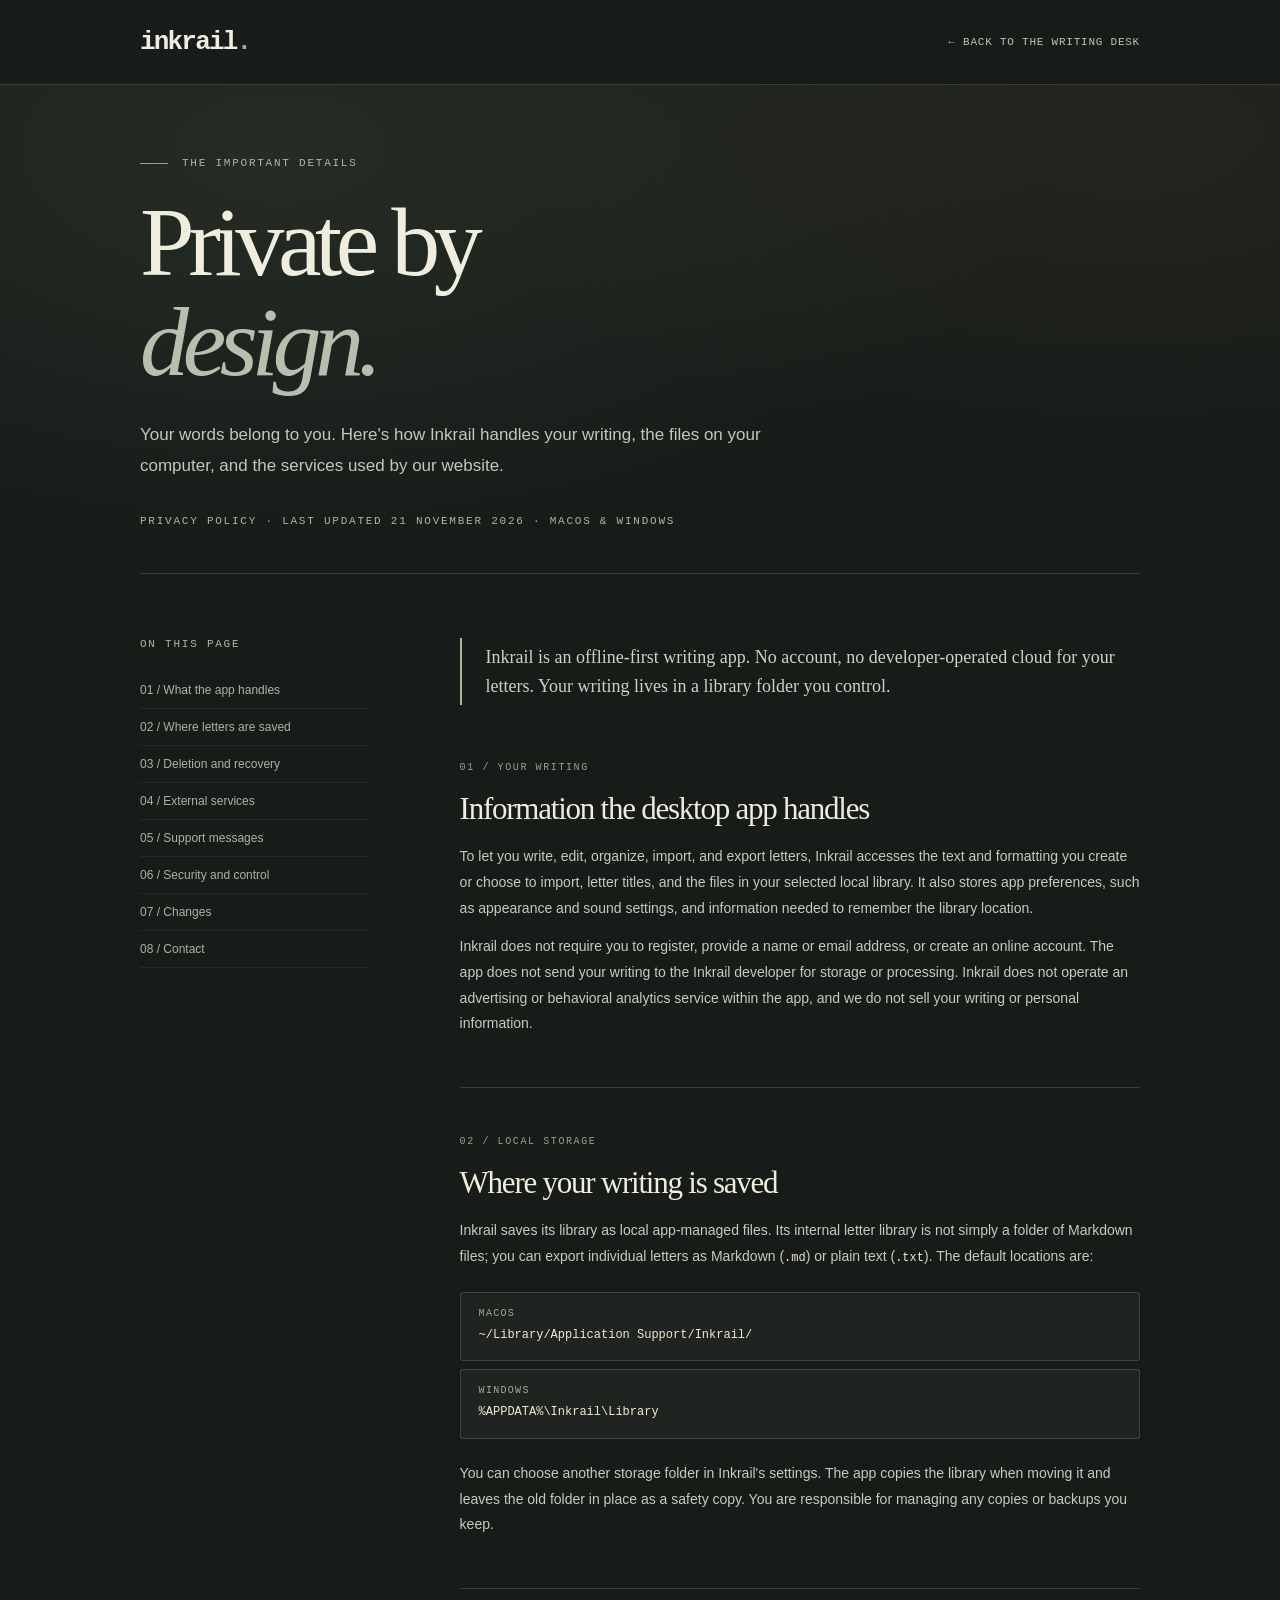
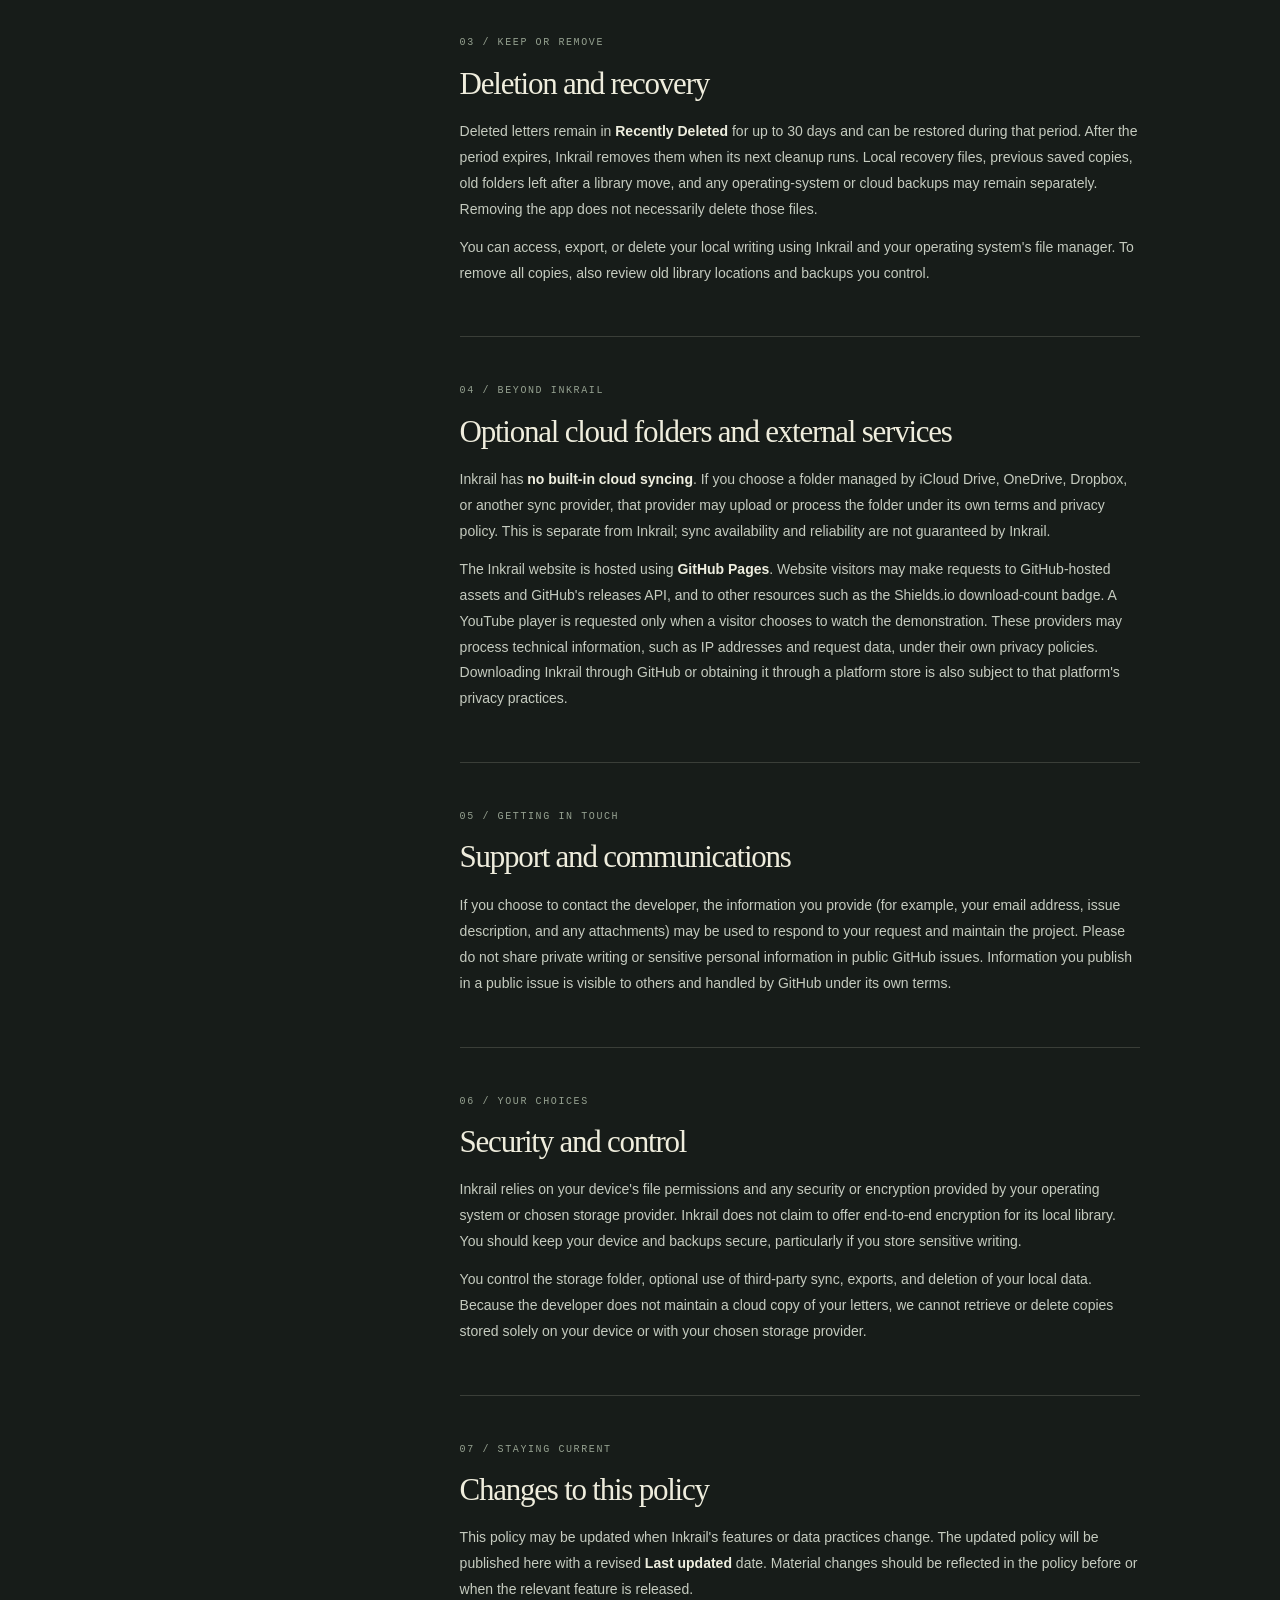
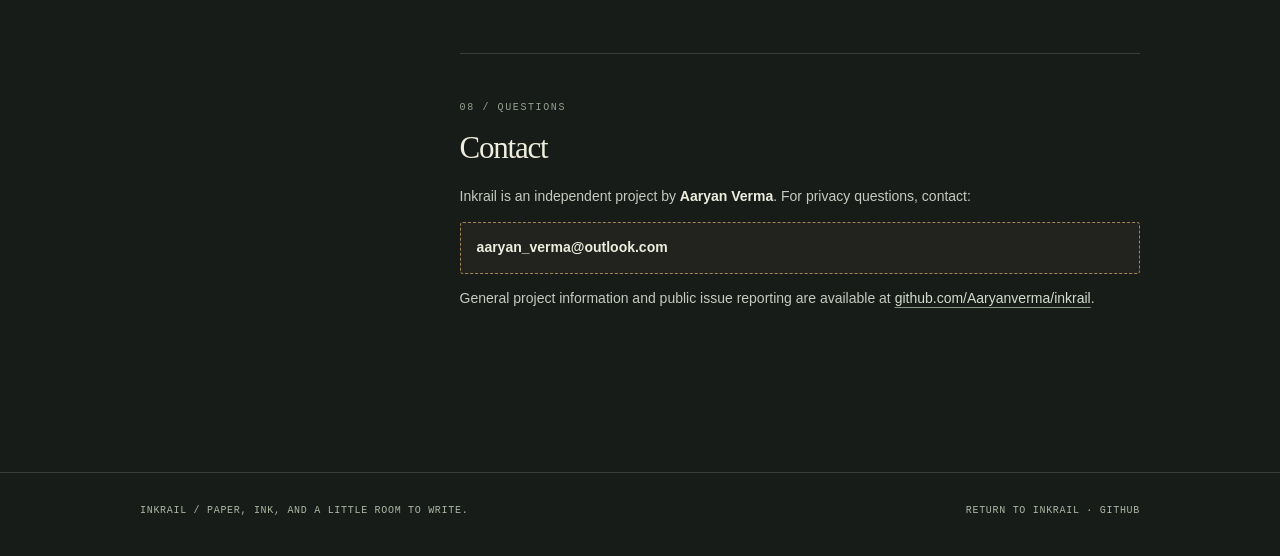
==== docs/privacy.html @ d835bf79 "Added privacy policy" ====
<!doctype html>
<html lang="en">
<head>
  <meta charset="utf-8">
  <meta name="viewport" content="width=device-width, initial-scale=1">
  <meta name="theme-color" content="#171c19">
  <meta name="description" content="How Inkrail handles your writing and data. An offline-first writing app for Mac and Windows.">
  <meta name="robots" content="index, follow">
  <title>Privacy Policy — Inkrail</title>
  <style>
    :root { color-scheme: dark; --bg:#171c19; --ink:#efeddd; --muted:#adb5a7; --sage:#9da998; --rule:rgba(240,236,215,.16); --paper:#e9e5d6; --paper-ink:#313b32; --serif:'Iowan Old Style','Baskerville','Palatino Linotype',Georgia,serif; --type:'American Typewriter','Courier New',Courier,monospace; --sans:-apple-system,BlinkMacSystemFont,'Segoe UI',sans-serif; }
    *{box-sizing:border-box} html{scroll-behavior:smooth} body{margin:0;background:var(--bg);color:var(--ink);font-family:var(--sans);-webkit-font-smoothing:antialiased;line-height:1.7} body:before{content:'';position:absolute;z-index:-1;inset:0 0 auto;height:670px;background:radial-gradient(ellipse at 22% 22%, rgba(105,119,90,.18), transparent 54%),radial-gradient(ellipse at 88% 20%, rgba(154,118,71,.10),transparent 43%);pointer-events:none}
    a{color:inherit} a:focus-visible{outline:2px solid #e9d1a1;outline-offset:4px} .skip{position:absolute;left:1rem;top:-100px;padding:.6rem 1rem;background:var(--paper);color:var(--paper-ink)}.skip:focus{top:1rem}
    .container{max-width:1120px;margin:auto;padding-inline:clamp(24px,5vw,60px)}
    header{border-bottom:1px solid var(--rule);background:rgba(23,28,25,.92)} .nav{display:flex;justify-content:space-between;align-items:center;min-height:84px;gap:16px}.logo{text-decoration:none;font-family:var(--type);letter-spacing:-.07em;font-size:26px;font-weight:600}.logo span{color:#a2ab94}.back{font:11px var(--type);text-decoration:none;letter-spacing:.07em;color:#bbc4b5}.back:hover{color:white}
    main{padding:72px 0 110px} .eyebrow,.kicker,.index,.meta,.footer-note{font:11px var(--type);letter-spacing:.16em;text-transform:uppercase;color:#acb7a4}.eyebrow:before{content:'';display:inline-block;width:28px;height:1px;background:#94a28d;margin-right:14px;vertical-align:middle}
    h1{font:normal clamp(56px,8vw,98px)/1.02 var(--serif);letter-spacing:-.065em;margin:24px 0 26px} h1 em{font-style:italic;color:#b7bfae}.intro{max-width:680px;color:#c0c9bb;font-size:17px;line-height:1.85;margin:0 0 33px}.meta{padding-bottom:46px;border-bottom:1px solid var(--rule)}
    .body-grid{display:grid;grid-template-columns:230px minmax(0,1fr);gap:clamp(35px,7vw,90px);margin-top:64px}.aside{align-self:start;position:sticky;top:30px}.aside .kicker{display:block;margin-bottom:22px}.aside a{display:block;font-size:12px;color:#aab4a7;text-decoration:none;line-height:1.5;padding:9px 0;border-bottom:1px solid rgba(255,255,255,.06)}.aside a:hover{color:white}
    .note{border-left:2px solid #aab59c;padding:5px 0 5px 24px;color:#cbd3c6;font:18px/1.6 var(--serif);margin-bottom:46px}.section{padding:0 0 38px;margin:0 0 37px;border-bottom:1px solid var(--rule);scroll-margin-top:32px}.section:last-child{border-bottom:none;margin-bottom:0}.sec-label{font:10px var(--type);letter-spacing:.16em;color:#95a190}.section h2{font:normal 31px/1.18 var(--serif);letter-spacing:-.04em;margin:12px 0 17px}.section p,.section li{font-size:14px;line-height:1.85;color:#c5cbbf}.section p{margin:12px 0}.section ul{padding-left:23px;margin:14px 0}.section li{padding-left:4px}.section strong{color:#eeeedf;font-weight:600}.section code{font-family:var(--type);font-size:12px;color:#f0e9cf;overflow-wrap:anywhere}.section a{color:#d4ddcd;text-decoration-color:#879787;text-underline-offset:4px}
    .paths{display:grid;gap:8px;margin:22px 0}.path{display:grid;gap:3px;padding:15px 18px;border:1px solid var(--rule);border-radius:3px;background:rgba(239,237,221,.035)}.path span{font:10px var(--type);letter-spacing:.13em;color:#a0aa9b}.path code{margin-top:3px;overflow-wrap:anywhere}
    .contact-warning{padding:12px 16px;border:1px dashed #a38456;background:rgba(163,132,86,.08);border-radius:3px}
    footer{border-top:1px solid var(--rule);padding:32px 0 40px}.footer-flex{display:flex;justify-content:space-between;gap:18px;flex-wrap:wrap;align-items:center}.footer-note{text-transform:none;font-size:10px;letter-spacing:.07em}.footer-note a{text-decoration:none}
    @media(max-width:720px){main{padding-top:50px}.body-grid{grid-template-columns:1fr;gap:35px;margin-top:40px}.aside{display:none}.section h2{font-size:29px}.intro{font-size:16px}.meta{padding-bottom:30px}h1{margin-top:20px}}
    @media(prefers-reduced-motion:reduce){html{scroll-behavior:auto}}
  </style>
</head>
<body>
<a class="skip" href="#main">Skip to privacy policy</a>
<header><div class="container nav"><a class="logo" href="./" aria-label="Inkrail home">inkrail<span>.</span></a><a class="back" href="./">← BACK TO THE WRITING DESK</a></div></header>
<main id="main" class="container">
  <div class="eyebrow">The important details</div>
  <h1>Private by<br><em>design.</em></h1>
  <p class="intro">Your words belong to you. Here's how Inkrail handles your writing, the files on your computer, and the services used by our website.</p>
  <div class="meta">PRIVACY POLICY · LAST UPDATED 21 NOVEMBER 2026 · MACOS &amp; WINDOWS</div>
  <div class="body-grid">
    <nav class="aside" aria-label="On this page"><span class="kicker">ON THIS PAGE</span><a href="#information">01 / What the app handles</a><a href="#storage">02 / Where letters are saved</a><a href="#recovery">03 / Deletion and recovery</a><a href="#third-parties">04 / External services</a><a href="#communications">05 / Support messages</a><a href="#control">06 / Security and control</a><a href="#changes">07 / Changes</a><a href="#contact">08 / Contact</a></nav>
    <article>
      <div class="note">Inkrail is an offline-first writing app. No account, no developer-operated cloud for your letters. Your writing lives in a library folder you control.</div>
      <section class="section" id="information"><span class="sec-label">01 / YOUR WRITING</span><h2>Information the desktop app handles</h2><p>To let you write, edit, organize, import, and export letters, Inkrail accesses the text and formatting you create or choose to import, letter titles, and the files in your selected local library. It also stores app preferences, such as appearance and sound settings, and information needed to remember the library location.</p><p>Inkrail does not require you to register, provide a name or email address, or create an online account. The app does not send your writing to the Inkrail developer for storage or processing. Inkrail does not operate an advertising or behavioral analytics service within the app, and we do not sell your writing or personal information.</p></section>
      <section class="section" id="storage"><span class="sec-label">02 / LOCAL STORAGE</span><h2>Where your writing is saved</h2><p>Inkrail saves its library as local app-managed files. Its internal letter library is not simply a folder of Markdown files; you can export individual letters as Markdown (<code>.md</code>) or plain text (<code>.txt</code>). The default locations are:</p><div class="paths"><div class="path"><span>MACOS</span><code>~/Library/Application Support/Inkrail/</code></div><div class="path"><span>WINDOWS</span><code>%APPDATA%\Inkrail\Library</code></div></div><p>You can choose another storage folder in Inkrail's settings. The app copies the library when moving it and leaves the old folder in place as a safety copy. You are responsible for managing any copies or backups you keep.</p></section>
      <section class="section" id="recovery"><span class="sec-label">03 / KEEP OR REMOVE</span><h2>Deletion and recovery</h2><p>Deleted letters remain in <strong>Recently Deleted</strong> for up to 30 days and can be restored during that period. After the period expires, Inkrail removes them when its next cleanup runs. Local recovery files, previous saved copies, old folders left after a library move, and any operating-system or cloud backups may remain separately. Removing the app does not necessarily delete those files.</p><p>You can access, export, or delete your local writing using Inkrail and your operating system's file manager. To remove all copies, also review old library locations and backups you control.</p></section>
      <section class="section" id="third-parties"><span class="sec-label">04 / BEYOND INKRAIL</span><h2>Optional cloud folders and external services</h2><p>Inkrail has <strong>no built-in cloud syncing</strong>. If you choose a folder managed by iCloud Drive, OneDrive, Dropbox, or another sync provider, that provider may upload or process the folder under its own terms and privacy policy. This is separate from Inkrail; sync availability and reliability are not guaranteed by Inkrail.</p><p>The Inkrail website is hosted using <strong>GitHub Pages</strong>. Website visitors may make requests to GitHub-hosted assets and GitHub's releases API, and to other resources such as the Shields.io download-count badge. A YouTube player is requested only when a visitor chooses to watch the demonstration. These providers may process technical information, such as IP addresses and request data, under their own privacy policies. Downloading Inkrail through GitHub or obtaining it through a platform store is also subject to that platform's privacy practices.</p></section>
      <section class="section" id="communications"><span class="sec-label">05 / GETTING IN TOUCH</span><h2>Support and communications</h2><p>If you choose to contact the developer, the information you provide (for example, your email address, issue description, and any attachments) may be used to respond to your request and maintain the project. Please do not share private writing or sensitive personal information in public GitHub issues. Information you publish in a public issue is visible to others and handled by GitHub under its own terms.</p></section>
      <section class="section" id="control"><span class="sec-label">06 / YOUR CHOICES</span><h2>Security and control</h2><p>Inkrail relies on your device's file permissions and any security or encryption provided by your operating system or chosen storage provider. Inkrail does not claim to offer end-to-end encryption for its local library. You should keep your device and backups secure, particularly if you store sensitive writing.</p><p>You control the storage folder, optional use of third-party sync, exports, and deletion of your local data. Because the developer does not maintain a cloud copy of your letters, we cannot retrieve or delete copies stored solely on your device or with your chosen storage provider.</p></section>
      <section class="section" id="changes"><span class="sec-label">07 / STAYING CURRENT</span><h2>Changes to this policy</h2><p>This policy may be updated when Inkrail's features or data practices change. The updated policy will be published here with a revised <strong>Last updated</strong> date. Material changes should be reflected in the policy before or when the relevant feature is released.</p></section>
      <section class="section" id="contact"><span class="sec-label">08 / QUESTIONS</span><h2>Contact</h2><p>Inkrail is an independent project by <strong>Aaryan Verma</strong>. For privacy questions, contact:</p><p class="contact-warning"><strong>aaryan_verma@outlook.com</strong></p><p>General project information and public issue reporting are available at <a href="https://github.com/Aaryanverma/inkrail">github.com/Aaryanverma/inkrail</a>.</p></section>
    </article>
  </div>
</main>
<footer><div class="container footer-flex"><div class="footer-note">INKRAIL / PAPER, INK, AND A LITTLE ROOM TO WRITE.</div><div class="footer-note"><a href="./">RETURN TO INKRAIL</a> · <a href="https://github.com/Aaryanverma/inkrail">GITHUB</a></div></div></footer>
</body>
</html>
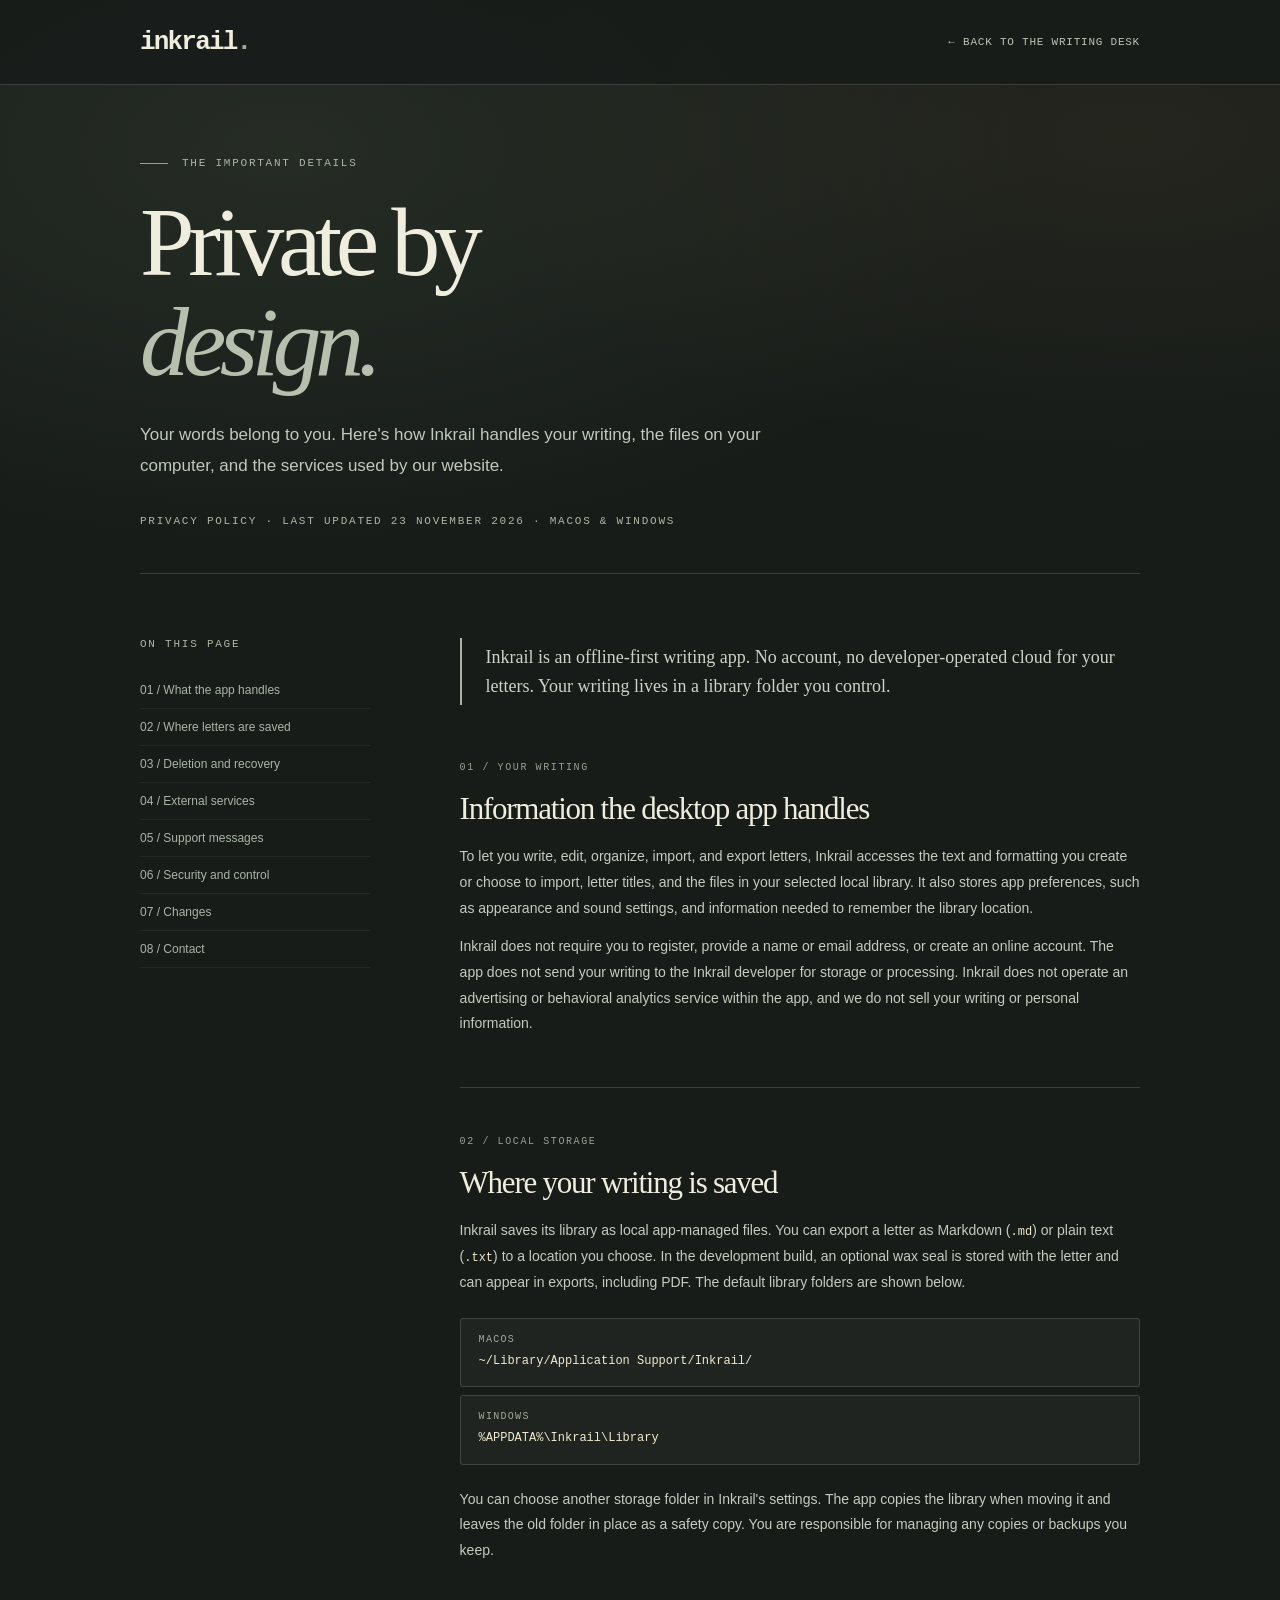
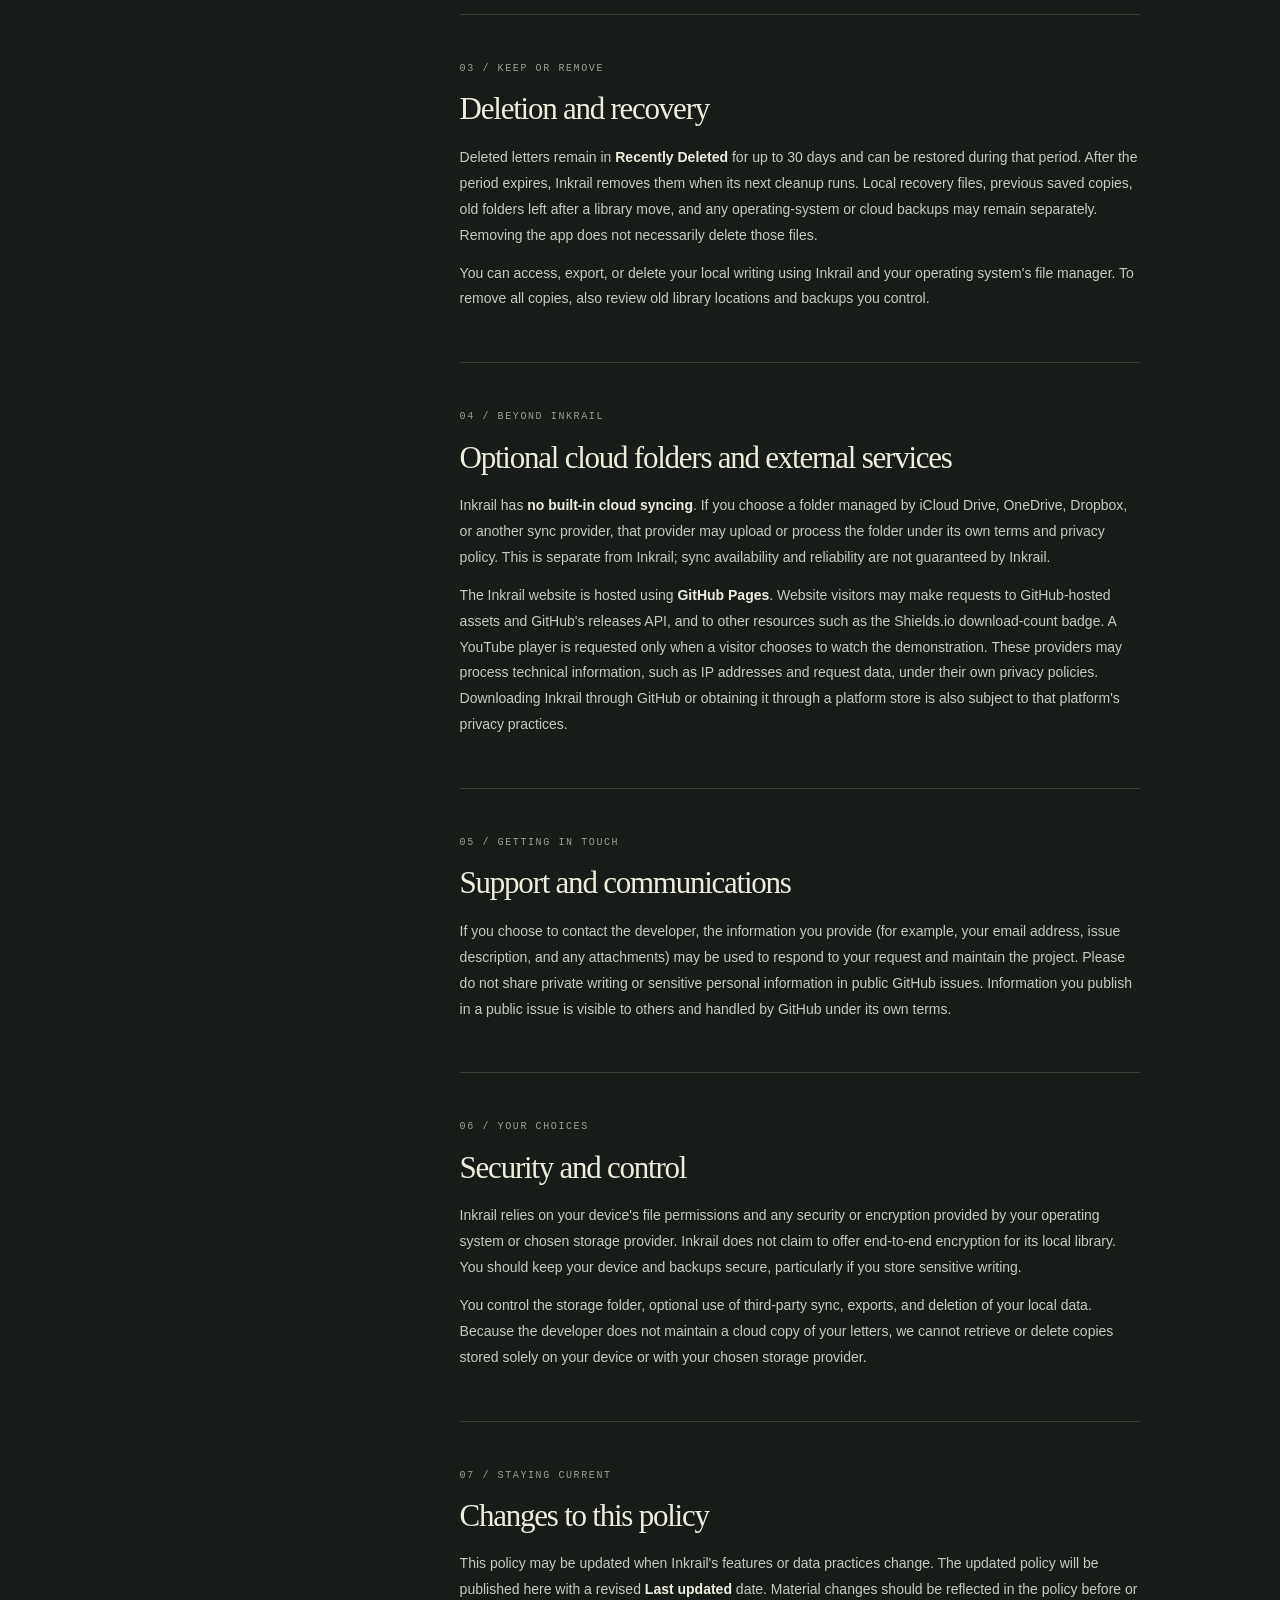
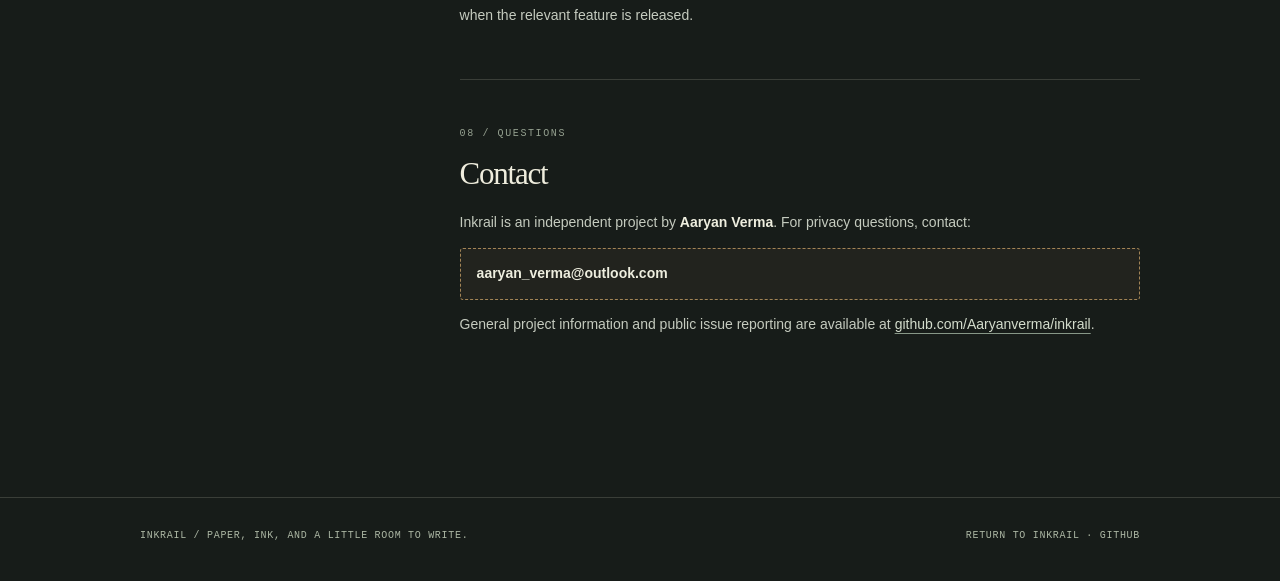
==== commit 534678e4: "Update writing guides and label features in development" ====
--- a/docs/privacy.html
+++ b/docs/privacy.html
@@ -31,13 +31,13 @@
   <div class="eyebrow">The important details</div>
   <h1>Private by<br><em>design.</em></h1>
   <p class="intro">Your words belong to you. Here's how Inkrail handles your writing, the files on your computer, and the services used by our website.</p>
-  <div class="meta">PRIVACY POLICY · LAST UPDATED 21 NOVEMBER 2026 · MACOS &amp; WINDOWS</div>
+  <div class="meta">PRIVACY POLICY · LAST UPDATED 23 NOVEMBER 2026 · MACOS &amp; WINDOWS</div>
   <div class="body-grid">
     <nav class="aside" aria-label="On this page"><span class="kicker">ON THIS PAGE</span><a href="#information">01 / What the app handles</a><a href="#storage">02 / Where letters are saved</a><a href="#recovery">03 / Deletion and recovery</a><a href="#third-parties">04 / External services</a><a href="#communications">05 / Support messages</a><a href="#control">06 / Security and control</a><a href="#changes">07 / Changes</a><a href="#contact">08 / Contact</a></nav>
     <article>
       <div class="note">Inkrail is an offline-first writing app. No account, no developer-operated cloud for your letters. Your writing lives in a library folder you control.</div>
       <section class="section" id="information"><span class="sec-label">01 / YOUR WRITING</span><h2>Information the desktop app handles</h2><p>To let you write, edit, organize, import, and export letters, Inkrail accesses the text and formatting you create or choose to import, letter titles, and the files in your selected local library. It also stores app preferences, such as appearance and sound settings, and information needed to remember the library location.</p><p>Inkrail does not require you to register, provide a name or email address, or create an online account. The app does not send your writing to the Inkrail developer for storage or processing. Inkrail does not operate an advertising or behavioral analytics service within the app, and we do not sell your writing or personal information.</p></section>
-      <section class="section" id="storage"><span class="sec-label">02 / LOCAL STORAGE</span><h2>Where your writing is saved</h2><p>Inkrail saves its library as local app-managed files. Its internal letter library is not simply a folder of Markdown files; you can export individual letters as Markdown (<code>.md</code>) or plain text (<code>.txt</code>). The default locations are:</p><div class="paths"><div class="path"><span>MACOS</span><code>~/Library/Application Support/Inkrail/</code></div><div class="path"><span>WINDOWS</span><code>%APPDATA%\Inkrail\Library</code></div></div><p>You can choose another storage folder in Inkrail's settings. The app copies the library when moving it and leaves the old folder in place as a safety copy. You are responsible for managing any copies or backups you keep.</p></section>
+      <section class="section" id="storage"><span class="sec-label">02 / LOCAL STORAGE</span><h2>Where your writing is saved</h2><p>Inkrail saves its library as local app-managed files. You can export a letter as Markdown (<code>.md</code>) or plain text (<code>.txt</code>) to a location you choose. In the development build, an optional wax seal is stored with the letter and can appear in exports, including PDF. The default library folders are shown below.</p><div class="paths"><div class="path"><span>MACOS</span><code>~/Library/Application Support/Inkrail/</code></div><div class="path"><span>WINDOWS</span><code>%APPDATA%\Inkrail\Library</code></div></div><p>You can choose another storage folder in Inkrail's settings. The app copies the library when moving it and leaves the old folder in place as a safety copy. You are responsible for managing any copies or backups you keep.</p></section>
       <section class="section" id="recovery"><span class="sec-label">03 / KEEP OR REMOVE</span><h2>Deletion and recovery</h2><p>Deleted letters remain in <strong>Recently Deleted</strong> for up to 30 days and can be restored during that period. After the period expires, Inkrail removes them when its next cleanup runs. Local recovery files, previous saved copies, old folders left after a library move, and any operating-system or cloud backups may remain separately. Removing the app does not necessarily delete those files.</p><p>You can access, export, or delete your local writing using Inkrail and your operating system's file manager. To remove all copies, also review old library locations and backups you control.</p></section>
       <section class="section" id="third-parties"><span class="sec-label">04 / BEYOND INKRAIL</span><h2>Optional cloud folders and external services</h2><p>Inkrail has <strong>no built-in cloud syncing</strong>. If you choose a folder managed by iCloud Drive, OneDrive, Dropbox, or another sync provider, that provider may upload or process the folder under its own terms and privacy policy. This is separate from Inkrail; sync availability and reliability are not guaranteed by Inkrail.</p><p>The Inkrail website is hosted using <strong>GitHub Pages</strong>. Website visitors may make requests to GitHub-hosted assets and GitHub's releases API, and to other resources such as the Shields.io download-count badge. A YouTube player is requested only when a visitor chooses to watch the demonstration. These providers may process technical information, such as IP addresses and request data, under their own privacy policies. Downloading Inkrail through GitHub or obtaining it through a platform store is also subject to that platform's privacy practices.</p></section>
       <section class="section" id="communications"><span class="sec-label">05 / GETTING IN TOUCH</span><h2>Support and communications</h2><p>If you choose to contact the developer, the information you provide (for example, your email address, issue description, and any attachments) may be used to respond to your request and maintain the project. Please do not share private writing or sensitive personal information in public GitHub issues. Information you publish in a public issue is visible to others and handled by GitHub under its own terms.</p></section>
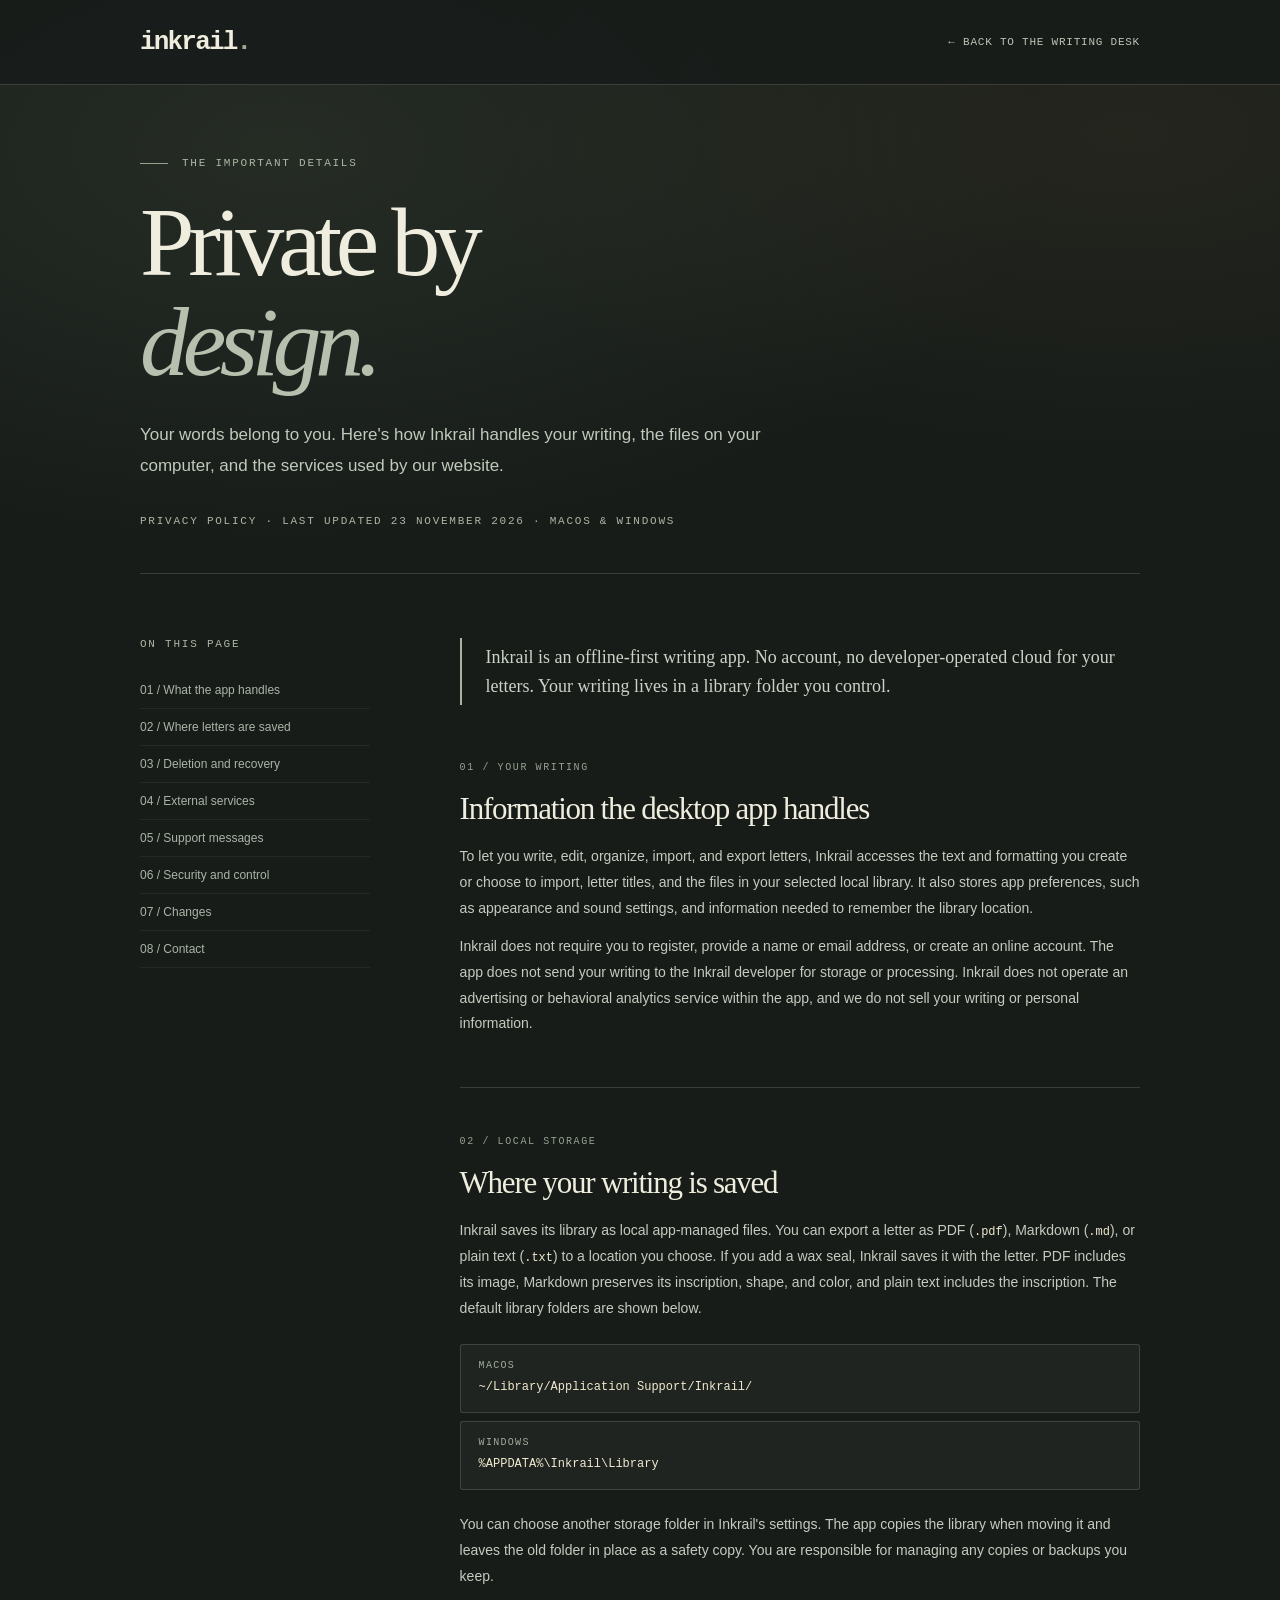
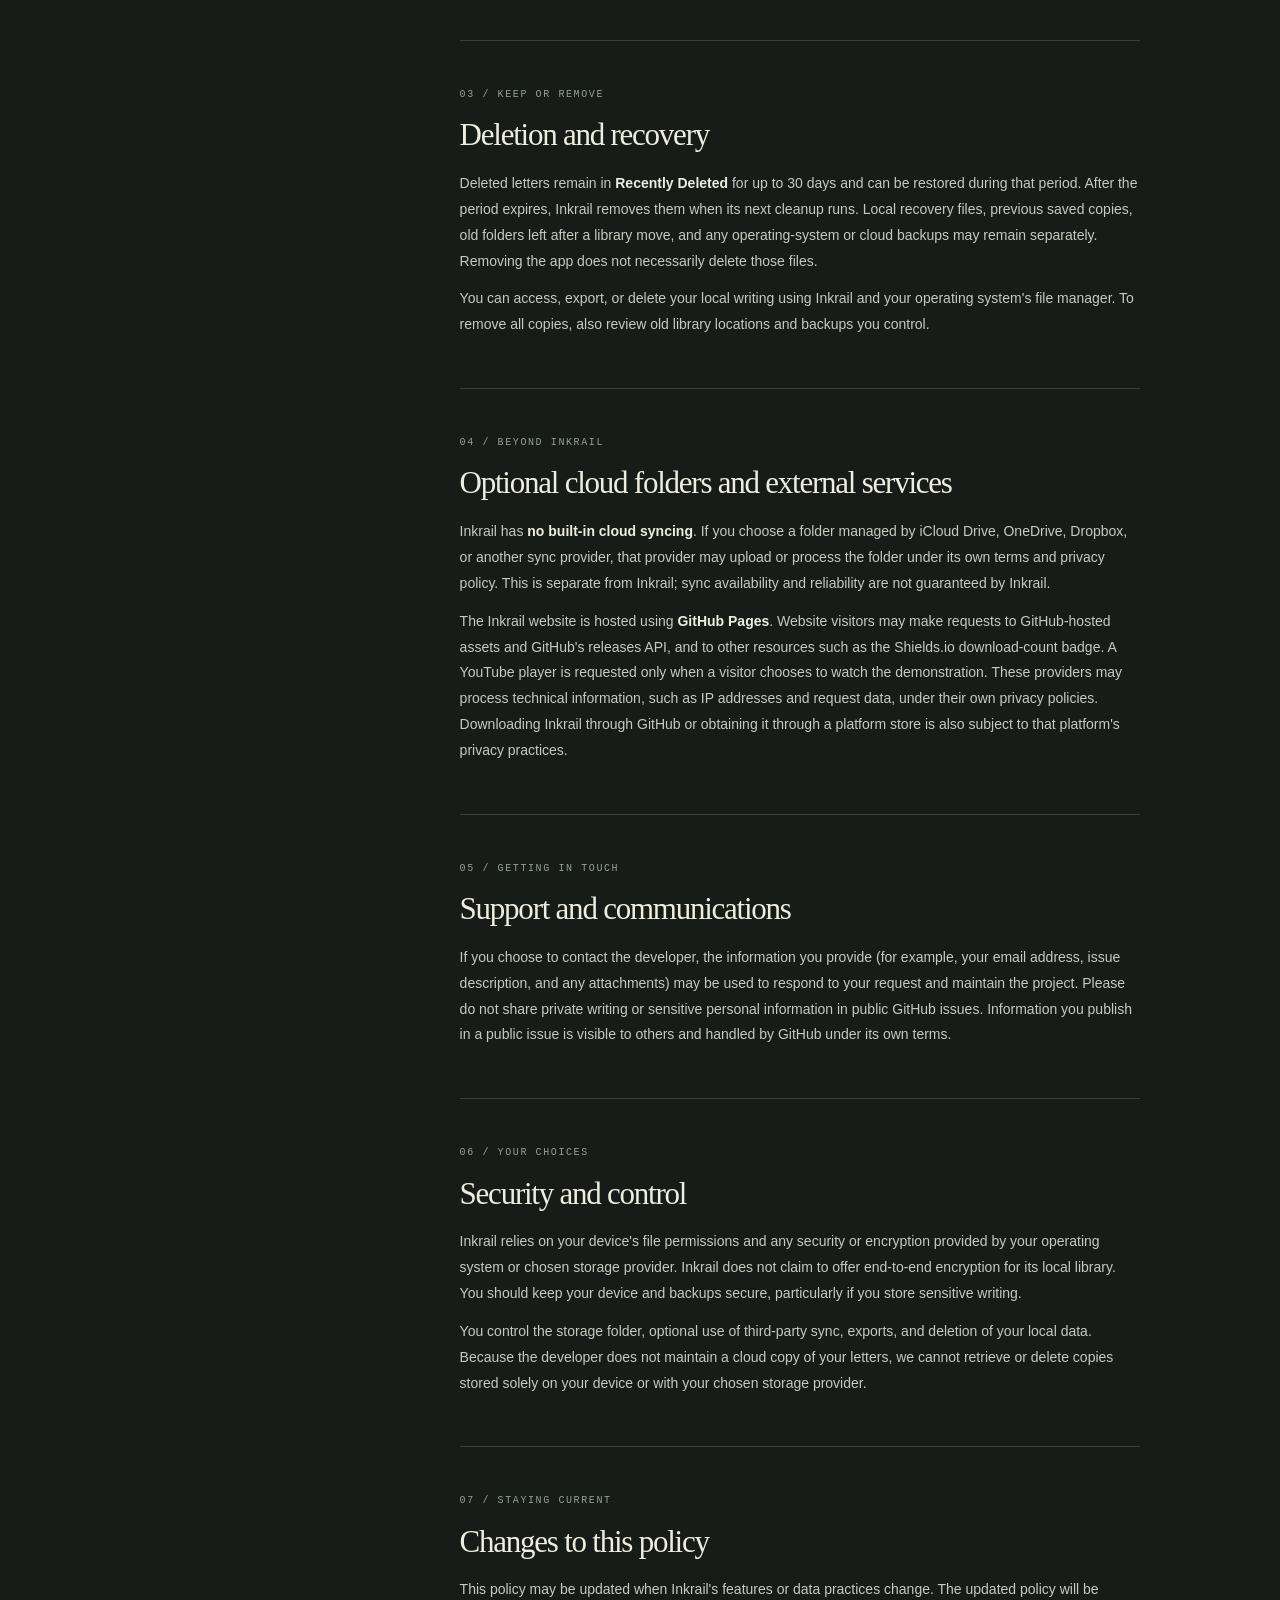
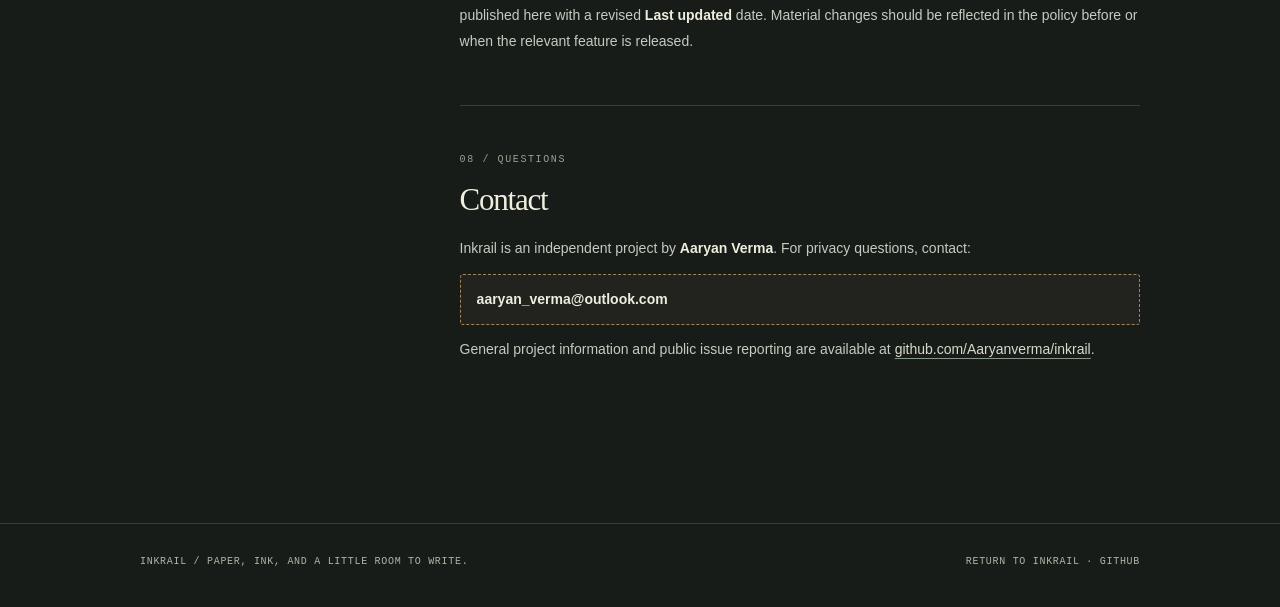
==== commit 863fe1b9: "Write the Inkrail v0.1.2 user guide and Pages site" ====
--- a/docs/privacy.html
+++ b/docs/privacy.html
@@ -37,7 +37,7 @@
     <article>
       <div class="note">Inkrail is an offline-first writing app. No account, no developer-operated cloud for your letters. Your writing lives in a library folder you control.</div>
       <section class="section" id="information"><span class="sec-label">01 / YOUR WRITING</span><h2>Information the desktop app handles</h2><p>To let you write, edit, organize, import, and export letters, Inkrail accesses the text and formatting you create or choose to import, letter titles, and the files in your selected local library. It also stores app preferences, such as appearance and sound settings, and information needed to remember the library location.</p><p>Inkrail does not require you to register, provide a name or email address, or create an online account. The app does not send your writing to the Inkrail developer for storage or processing. Inkrail does not operate an advertising or behavioral analytics service within the app, and we do not sell your writing or personal information.</p></section>
-      <section class="section" id="storage"><span class="sec-label">02 / LOCAL STORAGE</span><h2>Where your writing is saved</h2><p>Inkrail saves its library as local app-managed files. You can export a letter as Markdown (<code>.md</code>) or plain text (<code>.txt</code>) to a location you choose. In the development build, an optional wax seal is stored with the letter and can appear in exports, including PDF. The default library folders are shown below.</p><div class="paths"><div class="path"><span>MACOS</span><code>~/Library/Application Support/Inkrail/</code></div><div class="path"><span>WINDOWS</span><code>%APPDATA%\Inkrail\Library</code></div></div><p>You can choose another storage folder in Inkrail's settings. The app copies the library when moving it and leaves the old folder in place as a safety copy. You are responsible for managing any copies or backups you keep.</p></section>
+      <section class="section" id="storage"><span class="sec-label">02 / LOCAL STORAGE</span><h2>Where your writing is saved</h2><p>Inkrail saves its library as local app-managed files. You can export a letter as PDF (<code>.pdf</code>), Markdown (<code>.md</code>), or plain text (<code>.txt</code>) to a location you choose. If you add a wax seal, Inkrail saves it with the letter. PDF includes its image, Markdown preserves its inscription, shape, and color, and plain text includes the inscription. The default library folders are shown below.</p><div class="paths"><div class="path"><span>MACOS</span><code>~/Library/Application Support/Inkrail/</code></div><div class="path"><span>WINDOWS</span><code>%APPDATA%\Inkrail\Library</code></div></div><p>You can choose another storage folder in Inkrail's settings. The app copies the library when moving it and leaves the old folder in place as a safety copy. You are responsible for managing any copies or backups you keep.</p></section>
       <section class="section" id="recovery"><span class="sec-label">03 / KEEP OR REMOVE</span><h2>Deletion and recovery</h2><p>Deleted letters remain in <strong>Recently Deleted</strong> for up to 30 days and can be restored during that period. After the period expires, Inkrail removes them when its next cleanup runs. Local recovery files, previous saved copies, old folders left after a library move, and any operating-system or cloud backups may remain separately. Removing the app does not necessarily delete those files.</p><p>You can access, export, or delete your local writing using Inkrail and your operating system's file manager. To remove all copies, also review old library locations and backups you control.</p></section>
       <section class="section" id="third-parties"><span class="sec-label">04 / BEYOND INKRAIL</span><h2>Optional cloud folders and external services</h2><p>Inkrail has <strong>no built-in cloud syncing</strong>. If you choose a folder managed by iCloud Drive, OneDrive, Dropbox, or another sync provider, that provider may upload or process the folder under its own terms and privacy policy. This is separate from Inkrail; sync availability and reliability are not guaranteed by Inkrail.</p><p>The Inkrail website is hosted using <strong>GitHub Pages</strong>. Website visitors may make requests to GitHub-hosted assets and GitHub's releases API, and to other resources such as the Shields.io download-count badge. A YouTube player is requested only when a visitor chooses to watch the demonstration. These providers may process technical information, such as IP addresses and request data, under their own privacy policies. Downloading Inkrail through GitHub or obtaining it through a platform store is also subject to that platform's privacy practices.</p></section>
       <section class="section" id="communications"><span class="sec-label">05 / GETTING IN TOUCH</span><h2>Support and communications</h2><p>If you choose to contact the developer, the information you provide (for example, your email address, issue description, and any attachments) may be used to respond to your request and maintain the project. Please do not share private writing or sensitive personal information in public GitHub issues. Information you publish in a public issue is visible to others and handled by GitHub under its own terms.</p></section>
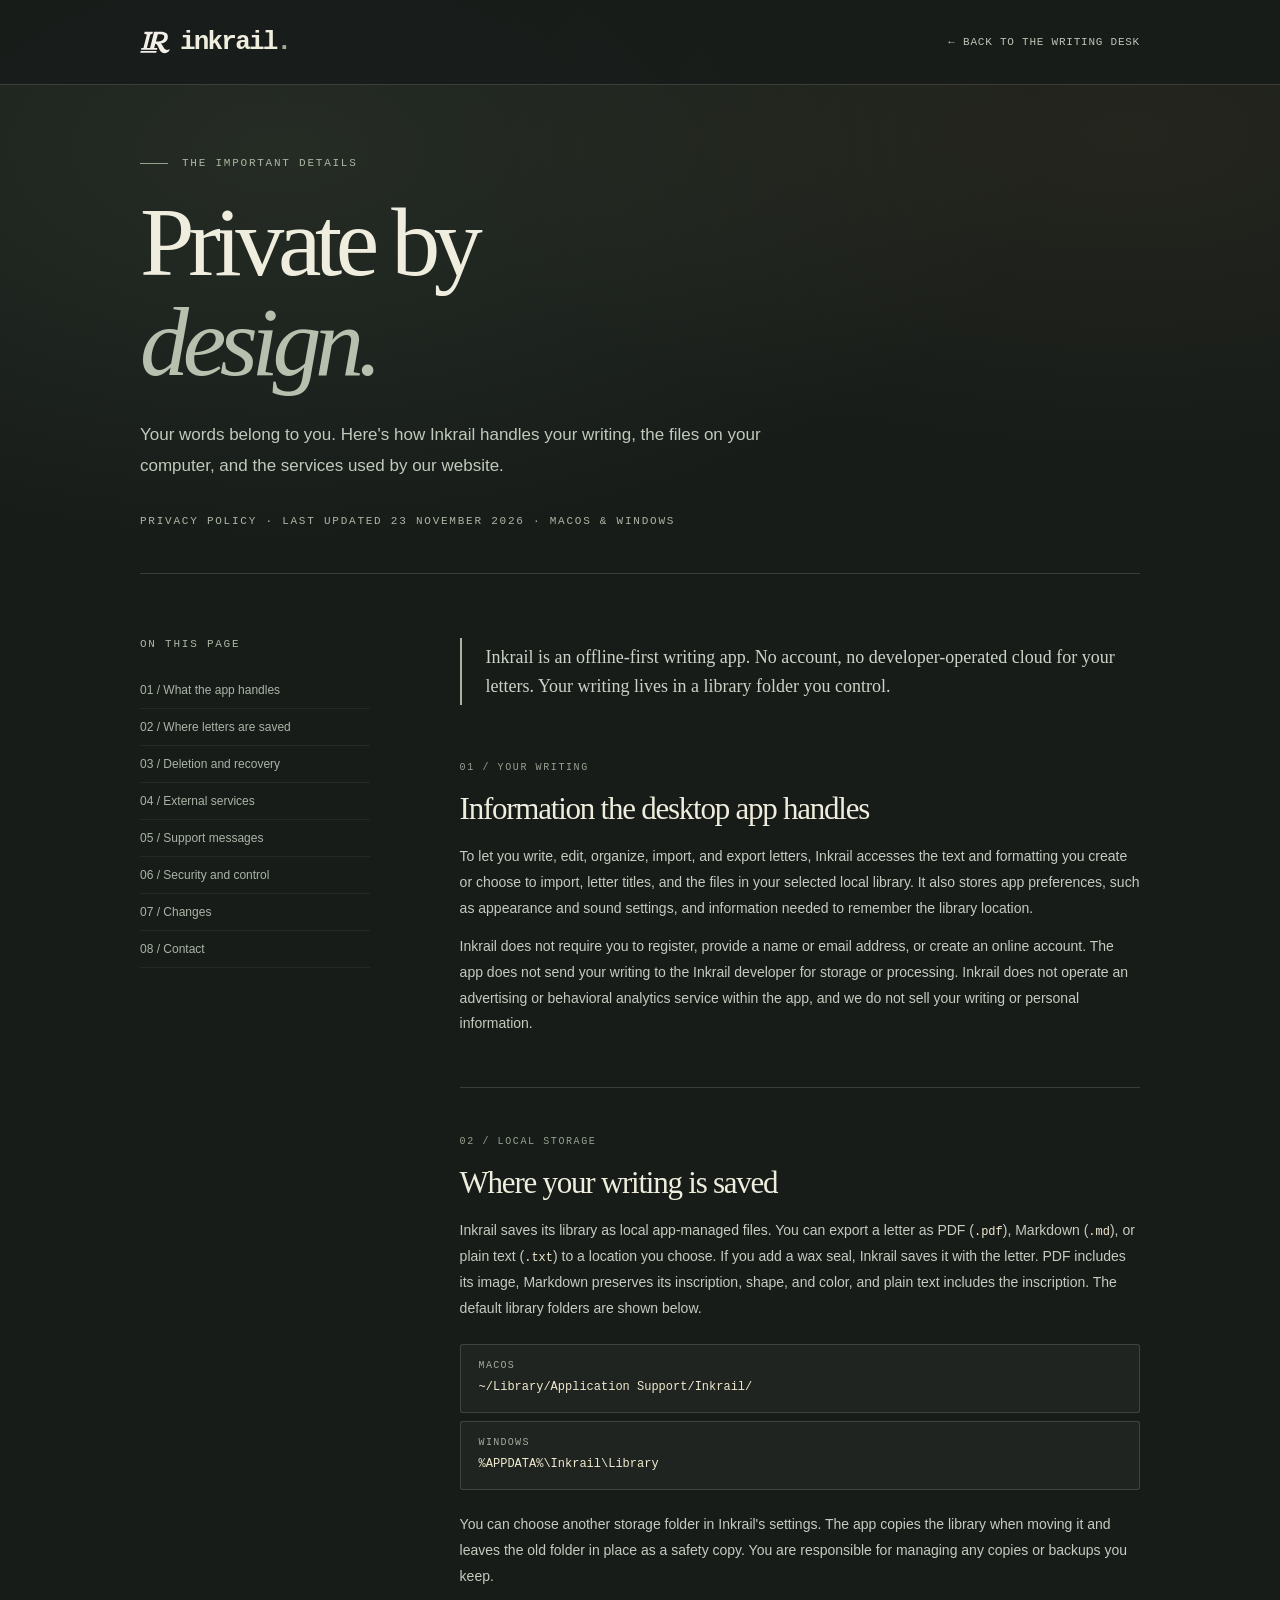
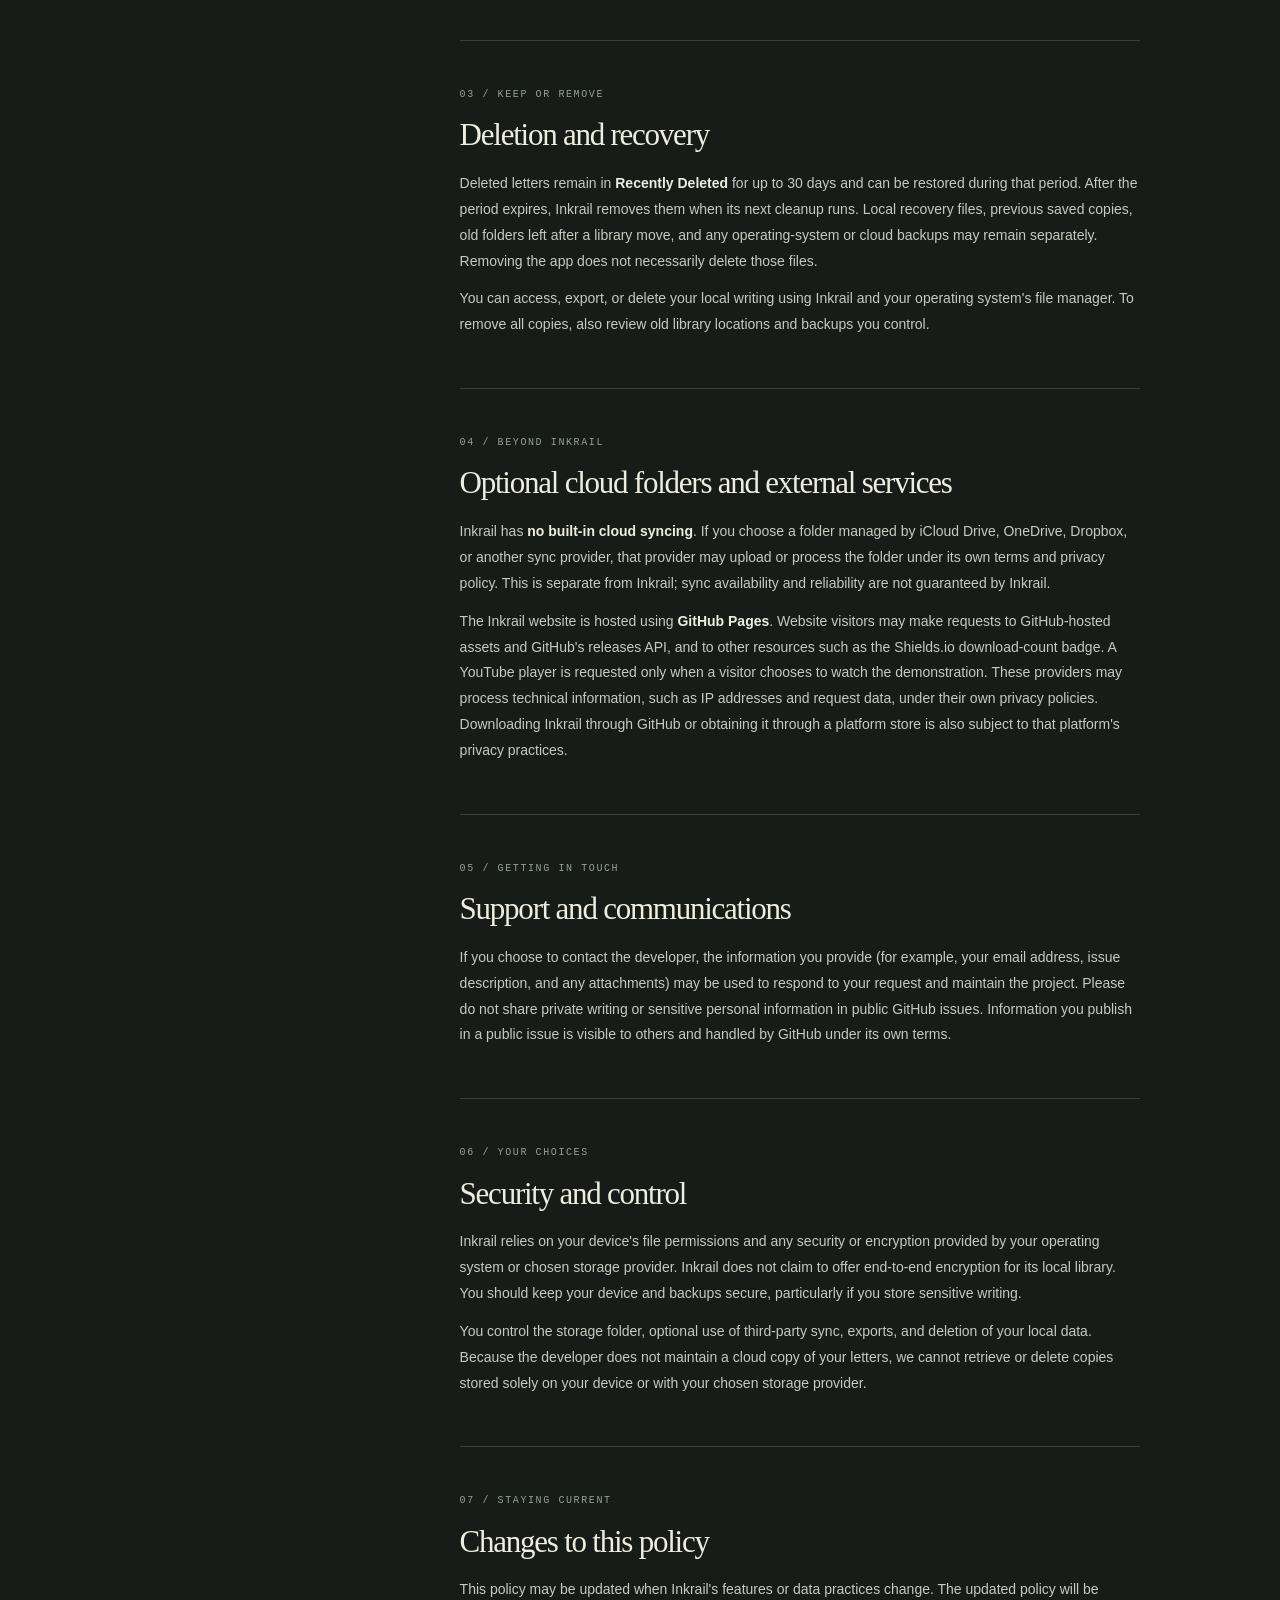
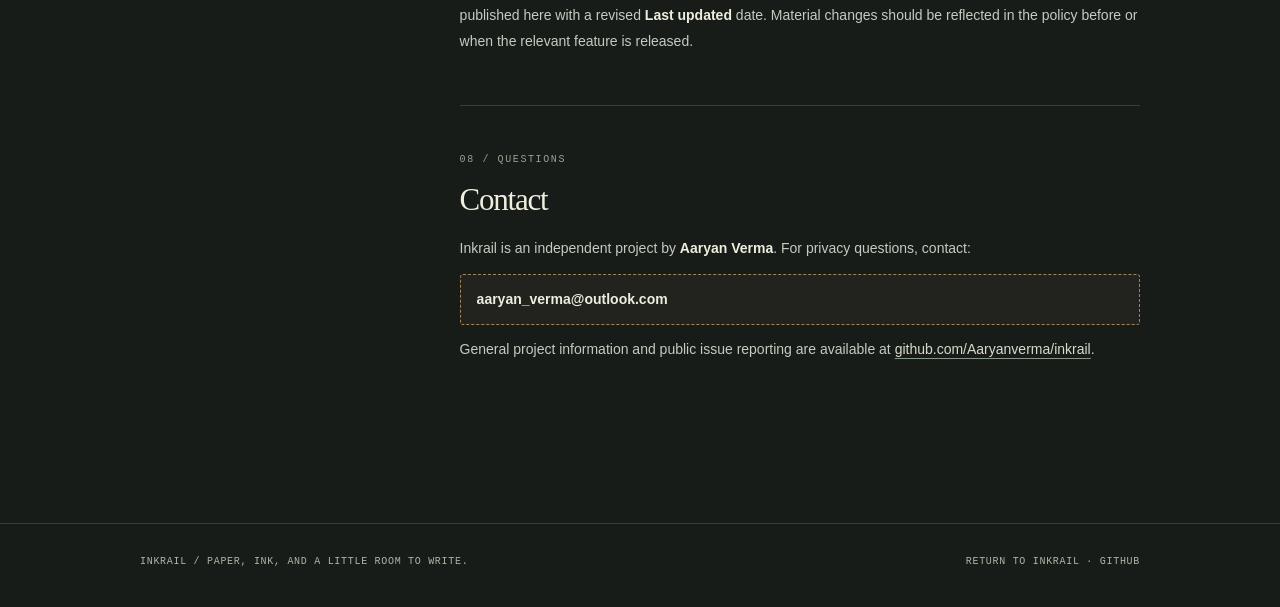
==== commit 026922c0: "Refactor writing preferences and enhance seal functionality - Updated machine-style-check to reflect" ====
--- a/docs/privacy.html
+++ b/docs/privacy.html
@@ -6,13 +6,19 @@
   <meta name="theme-color" content="#171c19">
   <meta name="description" content="How Inkrail handles your writing and data. An offline-first writing app for Mac and Windows.">
   <meta name="robots" content="index, follow">
+  <meta property="og:title" content="Privacy Policy — Inkrail">
+  <meta property="og:description" content="How Inkrail handles your writing and data.">
+  <meta property="og:image" content="https://aaryanverma.github.io/inkrail/assets/inkrail-app-icon.png">
+  <link rel="icon" type="image/png" sizes="512x512" href="./assets/inkrail-app-icon.png">
+  <link rel="apple-touch-icon" href="./assets/inkrail-app-icon.png">
+  <link rel="icon" type="image/svg+xml" sizes="any" href="./assets/inkrail-mark.svg">
   <title>Privacy Policy — Inkrail</title>
   <style>
     :root { color-scheme: dark; --bg:#171c19; --ink:#efeddd; --muted:#adb5a7; --sage:#9da998; --rule:rgba(240,236,215,.16); --paper:#e9e5d6; --paper-ink:#313b32; --serif:'Iowan Old Style','Baskerville','Palatino Linotype',Georgia,serif; --type:'American Typewriter','Courier New',Courier,monospace; --sans:-apple-system,BlinkMacSystemFont,'Segoe UI',sans-serif; }
     *{box-sizing:border-box} html{scroll-behavior:smooth} body{margin:0;background:var(--bg);color:var(--ink);font-family:var(--sans);-webkit-font-smoothing:antialiased;line-height:1.7} body:before{content:'';position:absolute;z-index:-1;inset:0 0 auto;height:670px;background:radial-gradient(ellipse at 22% 22%, rgba(105,119,90,.18), transparent 54%),radial-gradient(ellipse at 88% 20%, rgba(154,118,71,.10),transparent 43%);pointer-events:none}
     a{color:inherit} a:focus-visible{outline:2px solid #e9d1a1;outline-offset:4px} .skip{position:absolute;left:1rem;top:-100px;padding:.6rem 1rem;background:var(--paper);color:var(--paper-ink)}.skip:focus{top:1rem}
     .container{max-width:1120px;margin:auto;padding-inline:clamp(24px,5vw,60px)}
-    header{border-bottom:1px solid var(--rule);background:rgba(23,28,25,.92)} .nav{display:flex;justify-content:space-between;align-items:center;min-height:84px;gap:16px}.logo{text-decoration:none;font-family:var(--type);letter-spacing:-.07em;font-size:26px;font-weight:600}.logo span{color:#a2ab94}.back{font:11px var(--type);text-decoration:none;letter-spacing:.07em;color:#bbc4b5}.back:hover{color:white}
+    header{border-bottom:1px solid var(--rule);background:rgba(23,28,25,.92)} .nav{display:flex;justify-content:space-between;align-items:center;min-height:84px;gap:16px}.logo{display:inline-flex;align-items:center;gap:10px;text-decoration:none;font-family:var(--type);letter-spacing:-.07em;font-size:26px;font-weight:600}.logo .brand-dot{color:#a2ab94}.brand-mark{display:block;flex:none;filter:brightness(0) invert(92%) sepia(12%)}.back{font:11px var(--type);text-decoration:none;letter-spacing:.07em;color:#bbc4b5}.back:hover{color:white}
     main{padding:72px 0 110px} .eyebrow,.kicker,.index,.meta,.footer-note{font:11px var(--type);letter-spacing:.16em;text-transform:uppercase;color:#acb7a4}.eyebrow:before{content:'';display:inline-block;width:28px;height:1px;background:#94a28d;margin-right:14px;vertical-align:middle}
     h1{font:normal clamp(56px,8vw,98px)/1.02 var(--serif);letter-spacing:-.065em;margin:24px 0 26px} h1 em{font-style:italic;color:#b7bfae}.intro{max-width:680px;color:#c0c9bb;font-size:17px;line-height:1.85;margin:0 0 33px}.meta{padding-bottom:46px;border-bottom:1px solid var(--rule)}
     .body-grid{display:grid;grid-template-columns:230px minmax(0,1fr);gap:clamp(35px,7vw,90px);margin-top:64px}.aside{align-self:start;position:sticky;top:30px}.aside .kicker{display:block;margin-bottom:22px}.aside a{display:block;font-size:12px;color:#aab4a7;text-decoration:none;line-height:1.5;padding:9px 0;border-bottom:1px solid rgba(255,255,255,.06)}.aside a:hover{color:white}
@@ -26,7 +32,7 @@
 </head>
 <body>
 <a class="skip" href="#main">Skip to privacy policy</a>
-<header><div class="container nav"><a class="logo" href="./" aria-label="Inkrail home">inkrail<span>.</span></a><a class="back" href="./">← BACK TO THE WRITING DESK</a></div></header>
+<header><div class="container nav"><a class="logo" href="./" aria-label="Inkrail home"><img class="brand-mark" src="./assets/inkrail-mark.svg" width="30" height="25" alt=""><span>inkrail<span class="brand-dot">.</span></span></a><a class="back" href="./">← BACK TO THE WRITING DESK</a></div></header>
 <main id="main" class="container">
   <div class="eyebrow">The important details</div>
   <h1>Private by<br><em>design.</em></h1>
